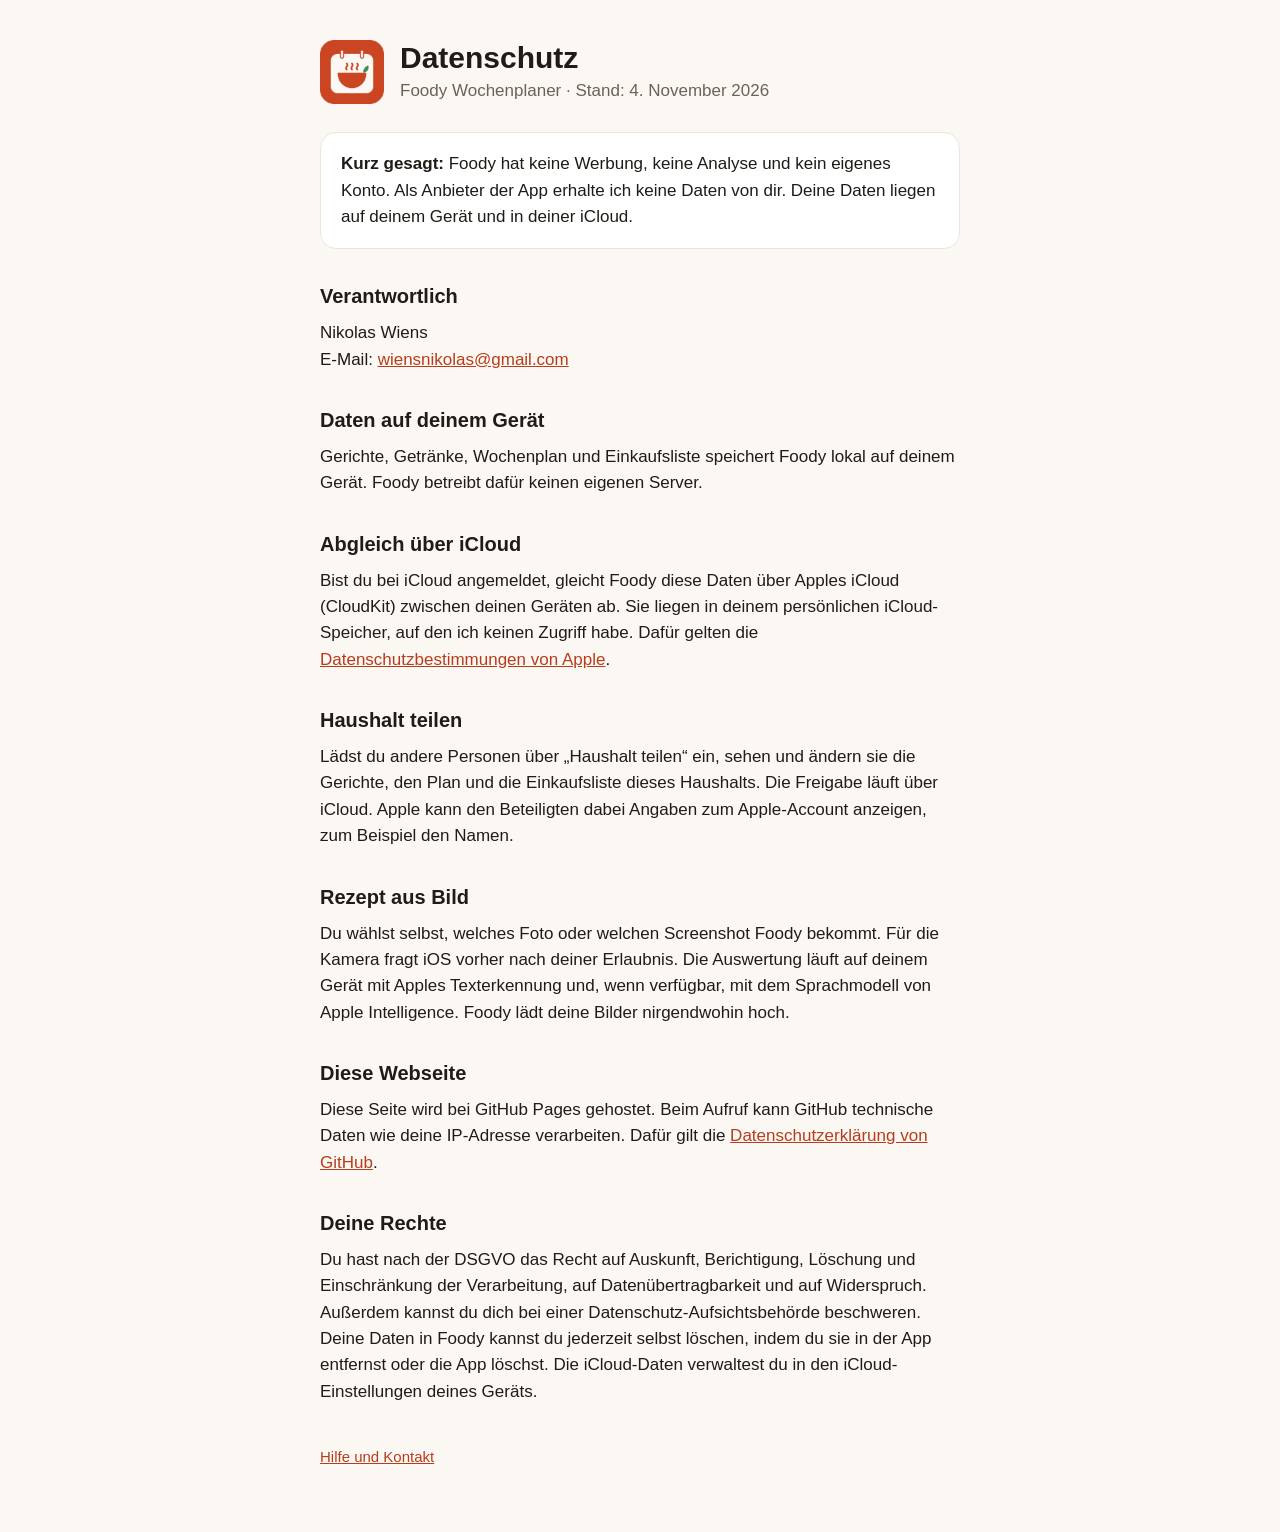
==== datenschutz.html @ dbcdf359 "Support- und Datenschutz-Seite für Foody Wochenplaner Co-Authored-By: Claude Opus 5.5 <noreply@anthr" ====
<!doctype html>
<html lang="de">
<head>
<meta charset="utf-8">
<meta name="viewport" content="width=device-width, initial-scale=1">
<title>Foody Wochenplaner – Datenschutz</title>
<meta name="description" content="Datenschutzerklärung der App Foody Wochenplaner.">
<link rel="stylesheet" href="style.css">
<link rel="icon" href="icon.png">
</head>
<body>
<main>
<header>
<img src="icon.png" alt="">
<div>
<h1>Datenschutz</h1>
<p>Foody Wochenplaner · Stand: 4. November 2026</p>
</div>
</header>

<div class="card">
<strong>Kurz gesagt:</strong> Foody hat keine Werbung, keine Analyse und kein eigenes Konto. Als Anbieter der App erhalte ich keine Daten von dir. Deine Daten liegen auf deinem Gerät und in deiner iCloud.
</div>

<h2>Verantwortlich</h2>
<p>Nikolas Wiens<br>
E-Mail: <a href="mailto:wiensnikolas@gmail.com">wiensnikolas@gmail.com</a></p>

<h2>Daten auf deinem Gerät</h2>
<p>Gerichte, Getränke, Wochenplan und Einkaufsliste speichert Foody lokal auf deinem Gerät. Foody betreibt dafür keinen eigenen Server.</p>

<h2>Abgleich über iCloud</h2>
<p>Bist du bei iCloud angemeldet, gleicht Foody diese Daten über Apples iCloud (CloudKit) zwischen deinen Geräten ab. Sie liegen in deinem persönlichen iCloud-Speicher, auf den ich keinen Zugriff habe. Dafür gelten die <a href="https://www.apple.com/de/legal/privacy/">Datenschutzbestimmungen von Apple</a>.</p>

<h2>Haushalt teilen</h2>
<p>Lädst du andere Personen über „Haushalt teilen“ ein, sehen und ändern sie die Gerichte, den Plan und die Einkaufsliste dieses Haushalts. Die Freigabe läuft über iCloud. Apple kann den Beteiligten dabei Angaben zum Apple-Account anzeigen, zum Beispiel den Namen.</p>

<h2>Rezept aus Bild</h2>
<p>Du wählst selbst, welches Foto oder welchen Screenshot Foody bekommt. Für die Kamera fragt iOS vorher nach deiner Erlaubnis. Die Auswertung läuft auf deinem Gerät mit Apples Texterkennung und, wenn verfügbar, mit dem Sprachmodell von Apple Intelligence. Foody lädt deine Bilder nirgendwohin hoch.</p>

<h2>Diese Webseite</h2>
<p>Diese Seite wird bei GitHub Pages gehostet. Beim Aufruf kann GitHub technische Daten wie deine IP-Adresse verarbeiten. Dafür gilt die <a href="https://docs.github.com/de/site-policy/privacy-policies/github-general-privacy-statement">Datenschutzerklärung von GitHub</a>.</p>

<h2>Deine Rechte</h2>
<p>Du hast nach der DSGVO das Recht auf Auskunft, Berichtigung, Löschung und Einschränkung der Verarbeitung, auf Datenübertragbarkeit und auf Widerspruch. Außerdem kannst du dich bei einer Datenschutz-Aufsichtsbehörde beschweren. Deine Daten in Foody kannst du jederzeit selbst löschen, indem du sie in der App entfernst oder die App löschst. Die iCloud-Daten verwaltest du in den iCloud-Einstellungen deines Geräts.</p>

<footer><a href="index.html">Hilfe und Kontakt</a></footer>
</main>
</body>
</html>
---- style.css ----
:root { --bg:#FBF8F3; --surface:#FFFFFF; --text:#1F1B16; --muted:#6B6259; --border:#ECE5DA; --accent:#B83C1B; color-scheme: light dark; }
@media (prefers-color-scheme: dark) { :root { --bg:#14110F; --surface:#1E1A17; --text:#F7F1EA; --muted:#B9AEA3; --border:#352D28; --accent:#F06A43; } }
* { box-sizing: border-box; }
body { margin:0; background:var(--bg); color:var(--text); font:17px/1.55 -apple-system, BlinkMacSystemFont, "Segoe UI", Roboto, Helvetica, Arial, sans-serif; }
main { max-width:680px; margin:0 auto; padding:40px 20px 64px; }
header { display:flex; align-items:center; gap:16px; margin-bottom:28px; }
header img { width:64px; height:64px; }
h1 { font-size:30px; line-height:1.2; margin:0; }
header p { margin:2px 0 0; color:var(--muted); }
h2 { font-size:20px; margin:32px 0 8px; }
p, ul { margin:0 0 12px; }
ul { padding-left:22px; }
a { color:var(--accent); }
.card { background:var(--surface); border:1px solid var(--border); border-radius:16px; padding:18px 20px; margin:20px 0; }
footer { margin-top:40px; color:var(--muted); font-size:15px; }
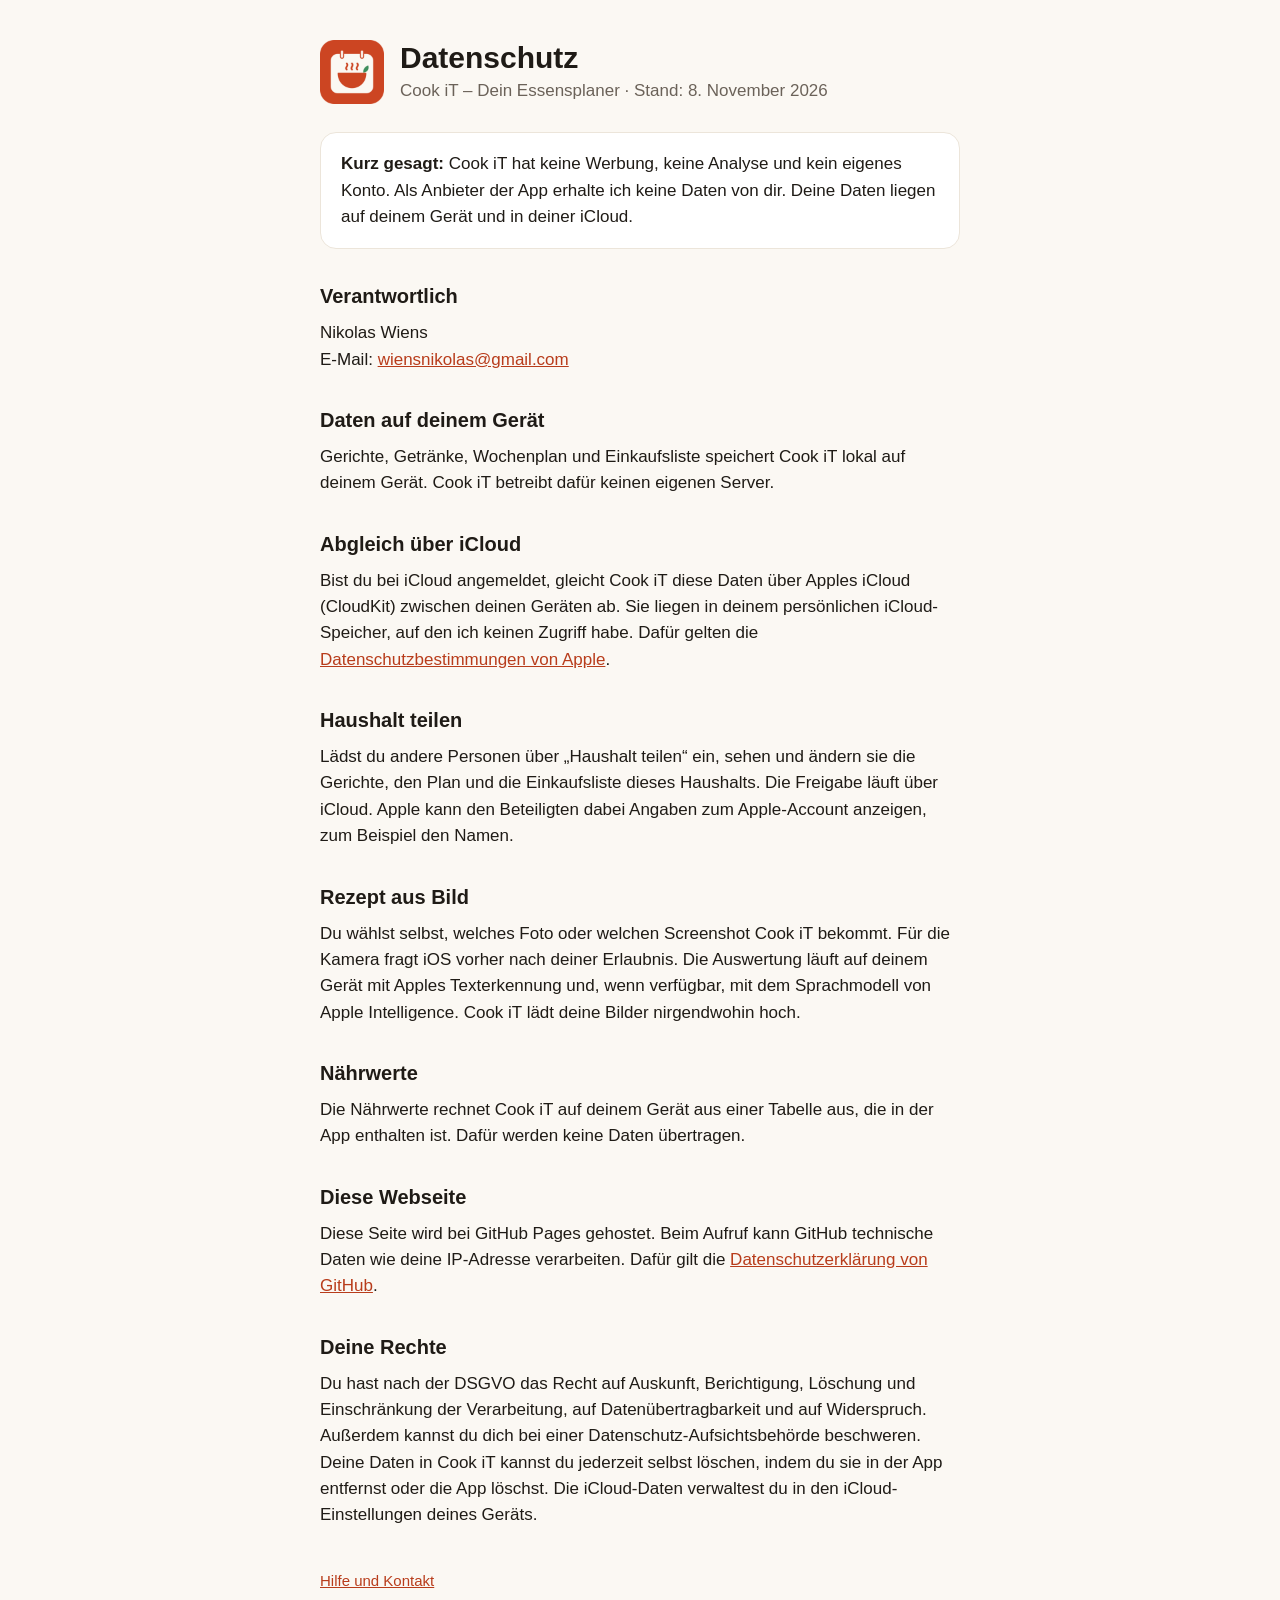
==== commit eccc8c03: "Support- und Datenschutz-Seite für Cook iT 1.3.0 Neuer Name, Nährwerte und Sortieren.  Co-Authored-B" ====
--- a/datenschutz.html
+++ b/datenschutz.html
@@ -3,8 +3,8 @@
 <head>
 <meta charset="utf-8">
 <meta name="viewport" content="width=device-width, initial-scale=1">
-<title>Foody Wochenplaner – Datenschutz</title>
-<meta name="description" content="Datenschutzerklärung der App Foody Wochenplaner.">
+<title>Cook iT – Dein Essensplaner – Datenschutz</title>
+<meta name="description" content="Datenschutzerklärung der App Cook iT – Dein Essensplaner.">
 <link rel="stylesheet" href="style.css">
 <link rel="icon" href="icon.png">
 </head>
@@ -14,12 +14,12 @@
 <img src="icon.png" alt="">
 <div>
 <h1>Datenschutz</h1>
-<p>Foody Wochenplaner · Stand: 4. November 2026</p>
+<p>Cook iT – Dein Essensplaner · Stand: 8. November 2026</p>
 </div>
 </header>
 
 <div class="card">
-<strong>Kurz gesagt:</strong> Foody hat keine Werbung, keine Analyse und kein eigenes Konto. Als Anbieter der App erhalte ich keine Daten von dir. Deine Daten liegen auf deinem Gerät und in deiner iCloud.
+<strong>Kurz gesagt:</strong> Cook iT hat keine Werbung, keine Analyse und kein eigenes Konto. Als Anbieter der App erhalte ich keine Daten von dir. Deine Daten liegen auf deinem Gerät und in deiner iCloud.
 </div>
 
 <h2>Verantwortlich</h2>
@@ -27,22 +27,25 @@
 E-Mail: <a href="mailto:wiensnikolas@gmail.com">wiensnikolas@gmail.com</a></p>
 
 <h2>Daten auf deinem Gerät</h2>
-<p>Gerichte, Getränke, Wochenplan und Einkaufsliste speichert Foody lokal auf deinem Gerät. Foody betreibt dafür keinen eigenen Server.</p>
+<p>Gerichte, Getränke, Wochenplan und Einkaufsliste speichert Cook iT lokal auf deinem Gerät. Cook iT betreibt dafür keinen eigenen Server.</p>
 
 <h2>Abgleich über iCloud</h2>
-<p>Bist du bei iCloud angemeldet, gleicht Foody diese Daten über Apples iCloud (CloudKit) zwischen deinen Geräten ab. Sie liegen in deinem persönlichen iCloud-Speicher, auf den ich keinen Zugriff habe. Dafür gelten die <a href="https://www.apple.com/de/legal/privacy/">Datenschutzbestimmungen von Apple</a>.</p>
+<p>Bist du bei iCloud angemeldet, gleicht Cook iT diese Daten über Apples iCloud (CloudKit) zwischen deinen Geräten ab. Sie liegen in deinem persönlichen iCloud-Speicher, auf den ich keinen Zugriff habe. Dafür gelten die <a href="https://www.apple.com/de/legal/privacy/">Datenschutzbestimmungen von Apple</a>.</p>
 
 <h2>Haushalt teilen</h2>
 <p>Lädst du andere Personen über „Haushalt teilen“ ein, sehen und ändern sie die Gerichte, den Plan und die Einkaufsliste dieses Haushalts. Die Freigabe läuft über iCloud. Apple kann den Beteiligten dabei Angaben zum Apple-Account anzeigen, zum Beispiel den Namen.</p>
 
 <h2>Rezept aus Bild</h2>
-<p>Du wählst selbst, welches Foto oder welchen Screenshot Foody bekommt. Für die Kamera fragt iOS vorher nach deiner Erlaubnis. Die Auswertung läuft auf deinem Gerät mit Apples Texterkennung und, wenn verfügbar, mit dem Sprachmodell von Apple Intelligence. Foody lädt deine Bilder nirgendwohin hoch.</p>
+<p>Du wählst selbst, welches Foto oder welchen Screenshot Cook iT bekommt. Für die Kamera fragt iOS vorher nach deiner Erlaubnis. Die Auswertung läuft auf deinem Gerät mit Apples Texterkennung und, wenn verfügbar, mit dem Sprachmodell von Apple Intelligence. Cook iT lädt deine Bilder nirgendwohin hoch.</p>
+
+<h2>Nährwerte</h2>
+<p>Die Nährwerte rechnet Cook iT auf deinem Gerät aus einer Tabelle aus, die in der App enthalten ist. Dafür werden keine Daten übertragen.</p>
 
 <h2>Diese Webseite</h2>
 <p>Diese Seite wird bei GitHub Pages gehostet. Beim Aufruf kann GitHub technische Daten wie deine IP-Adresse verarbeiten. Dafür gilt die <a href="https://docs.github.com/de/site-policy/privacy-policies/github-general-privacy-statement">Datenschutzerklärung von GitHub</a>.</p>
 
 <h2>Deine Rechte</h2>
-<p>Du hast nach der DSGVO das Recht auf Auskunft, Berichtigung, Löschung und Einschränkung der Verarbeitung, auf Datenübertragbarkeit und auf Widerspruch. Außerdem kannst du dich bei einer Datenschutz-Aufsichtsbehörde beschweren. Deine Daten in Foody kannst du jederzeit selbst löschen, indem du sie in der App entfernst oder die App löschst. Die iCloud-Daten verwaltest du in den iCloud-Einstellungen deines Geräts.</p>
+<p>Du hast nach der DSGVO das Recht auf Auskunft, Berichtigung, Löschung und Einschränkung der Verarbeitung, auf Datenübertragbarkeit und auf Widerspruch. Außerdem kannst du dich bei einer Datenschutz-Aufsichtsbehörde beschweren. Deine Daten in Cook iT kannst du jederzeit selbst löschen, indem du sie in der App entfernst oder die App löschst. Die iCloud-Daten verwaltest du in den iCloud-Einstellungen deines Geräts.</p>
 
 <footer><a href="index.html">Hilfe und Kontakt</a></footer>
 </main>
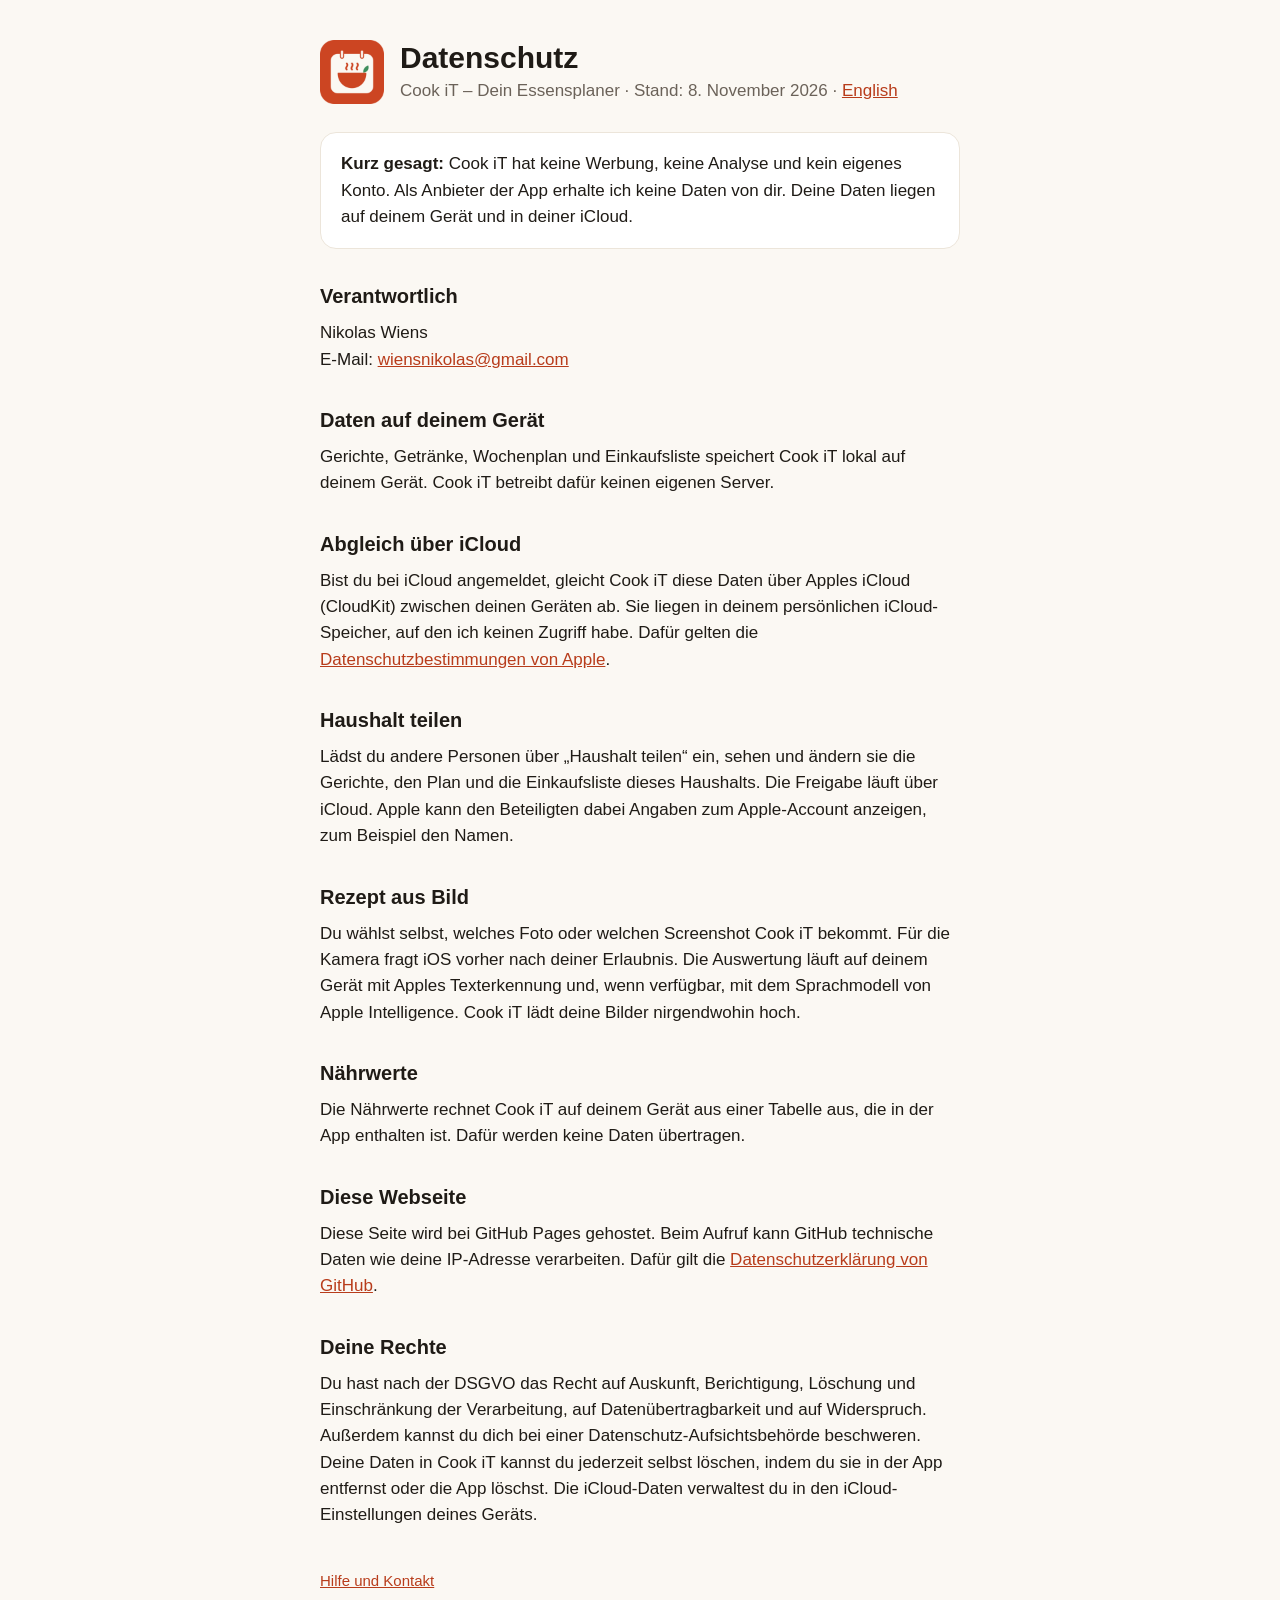
==== commit f4471606: "Englische Support- und Datenschutzseite für Cook iT 1.4 Co-Authored-By: Claude Opus 5.5 <noreply@ant" ====
--- a/datenschutz.html
+++ b/datenschutz.html
@@ -7,6 +7,8 @@
 <meta name="description" content="Datenschutzerklärung der App Cook iT – Dein Essensplaner.">
 <link rel="stylesheet" href="style.css">
 <link rel="icon" href="icon.png">
+<link rel="alternate" hreflang="de" href="https://mayo73.github.io/foody-app/datenschutz.html">
+<link rel="alternate" hreflang="en" href="https://mayo73.github.io/foody-app/en/privacy.html">
 </head>
 <body>
 <main>
@@ -14,7 +16,7 @@
 <img src="icon.png" alt="">
 <div>
 <h1>Datenschutz</h1>
-<p>Cook iT – Dein Essensplaner · Stand: 8. November 2026</p>
+<p>Cook iT – Dein Essensplaner · Stand: 8. November 2026 · <a href="en/privacy.html" lang="en" hreflang="en">English</a></p>
 </div>
 </header>
 
